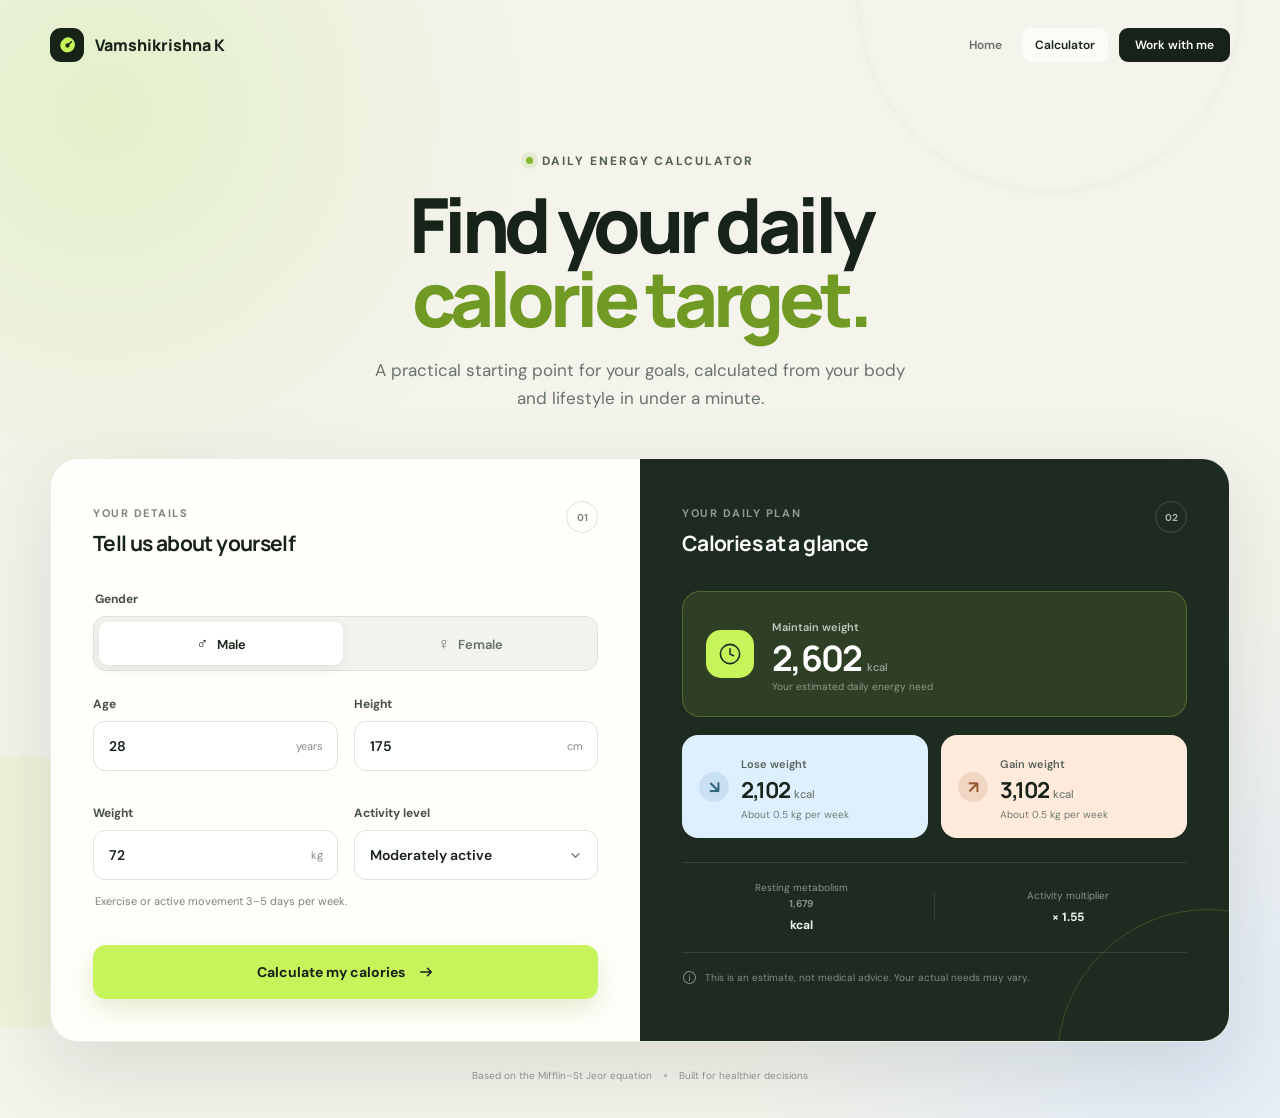
==== calculator.html @ dbcb4513 "1st version" ====
<!DOCTYPE html>
<html lang="en">
  <head>
    <meta charset="UTF-8" />
    <meta name="viewport" content="width=device-width, initial-scale=1.0" />
    <meta
      name="description"
      content="Estimate daily calories for maintaining, losing, or gaining weight."
    />
    <title>Calorie Calculator | Vamshikrishna K</title>
    <link rel="preconnect" href="https://fonts.googleapis.com" />
    <link rel="preconnect" href="https://fonts.gstatic.com" crossorigin />
    <link
      href="https://fonts.googleapis.com/css2?family=DM+Sans:wght@400;500;600;700&family=Manrope:wght@700;800&display=swap"
      rel="stylesheet"
    />
    <link rel="stylesheet" href="styles.css" />
  </head>
  <body>
    <div class="ambient ambient-one" aria-hidden="true"></div>
    <div class="ambient ambient-two" aria-hidden="true"></div>

    <main class="page-shell">
      <header class="site-header">
        <a class="brand" href="index.html" aria-label="Vamshikrishna K home">
          <span class="brand-mark" aria-hidden="true">
            <svg viewBox="0 0 32 32" role="img">
              <path d="M16 4.5c5.1 0 9.5 3.8 10.2 8.8.8 5.3-2.5 10.5-7.6 11.9-4.4 1.2-9.2-.7-11.4-4.7-2.3-4.2-1.2-9.5 2.5-12.5A10 10 0 0 1 16 4.5Z" />
              <path class="needle" d="m16 16 5.5-5.2" />
              <circle class="needle" cx="16" cy="16" r="2" />
            </svg>
          </span>
          <span>Vamshikrishna K</span>
        </a>
        <nav class="main-nav" aria-label="Main navigation">
          <a href="index.html">Home</a>
          <a class="active" href="calculator.html" aria-current="page">Calculator</a>
          <a class="nav-cta" href="index.html#coaching">Work with me</a>
        </nav>
      </header>

      <section class="hero">
        <div class="eyebrow"><span></span> Daily energy calculator</div>
        <h1>Find your daily<br /><em>calorie target.</em></h1>
        <p>
          A practical starting point for your goals, calculated from your body
          and lifestyle in under a minute.
        </p>
      </section>

      <section class="calculator" aria-label="Daily calorie calculator">
        <form class="form-panel" id="calorie-form" novalidate>
          <div class="panel-heading">
            <div>
              <span class="step-label">Your details</span>
              <h2>Tell us about yourself</h2>
            </div>
            <span class="step-count">01</span>
          </div>

          <fieldset class="field-group">
            <legend>Gender</legend>
            <div class="segmented-control">
              <input type="radio" id="male" name="gender" value="male" checked />
              <label for="male">
                <span aria-hidden="true">♂</span> Male
              </label>
              <input type="radio" id="female" name="gender" value="female" />
              <label for="female">
                <span aria-hidden="true">♀</span> Female
              </label>
            </div>
          </fieldset>

          <div class="input-grid">
            <label class="input-wrap" for="age">
              <span>Age</span>
              <span class="input-shell">
                <input id="age" name="age" type="number" min="15" max="100" value="28" required />
                <small>years</small>
              </span>
              <span class="error" id="age-error"></span>
            </label>

            <label class="input-wrap" for="height">
              <span>Height</span>
              <span class="input-shell">
                <input id="height" name="height" type="number" min="120" max="230" value="175" required />
                <small>cm</small>
              </span>
              <span class="error" id="height-error"></span>
            </label>

            <label class="input-wrap" for="weight">
              <span>Weight</span>
              <span class="input-shell">
                <input id="weight" name="weight" type="number" min="35" max="300" step="0.1" value="72" required />
                <small>kg</small>
              </span>
              <span class="error" id="weight-error"></span>
            </label>

            <label class="input-wrap" for="activity">
              <span>Activity level</span>
              <span class="select-shell">
                <select id="activity" name="activity">
                  <option value="1.2">Sedentary</option>
                  <option value="1.375">Lightly active</option>
                  <option value="1.55" selected>Moderately active</option>
                  <option value="1.725">Very active</option>
                  <option value="1.9">Extra active</option>
                </select>
                <svg viewBox="0 0 20 20" aria-hidden="true"><path d="m6 8 4 4 4-4" /></svg>
              </span>
            </label>
          </div>

          <p class="activity-hint" id="activity-hint">
            Exercise or active movement 3–5 days per week.
          </p>

          <button class="calculate-button" type="submit">
            Calculate my calories
            <svg viewBox="0 0 24 24" aria-hidden="true"><path d="M5 12h14M14 7l5 5-5 5" /></svg>
          </button>
        </form>

        <section class="results-panel" id="results" aria-live="polite">
          <div class="panel-heading results-heading">
            <div>
              <span class="step-label">Your daily plan</span>
              <h2>Calories at a glance</h2>
            </div>
            <span class="step-count">02</span>
          </div>

          <article class="primary-result">
            <div class="result-icon" aria-hidden="true">
              <svg viewBox="0 0 32 32">
                <path d="M16 27c6.1 0 11-4.9 11-11S22.1 5 16 5 5 9.9 5 16s4.9 11 11 11Z" />
                <path d="M16 10v6l4 2" />
              </svg>
            </div>
            <div class="primary-copy">
              <span>Maintain weight</span>
              <strong><span id="maintain-calories">2,600</span> <small>kcal</small></strong>
              <p>Your estimated daily energy need</p>
            </div>
          </article>

          <div class="goal-grid">
            <article class="goal-card lose-card">
              <span class="goal-icon" aria-hidden="true">↘</span>
              <div>
                <span>Lose weight</span>
                <strong><span id="lose-calories">2,100</span> <small>kcal</small></strong>
                <p>About 0.5 kg per week</p>
              </div>
            </article>
            <article class="goal-card gain-card">
              <span class="goal-icon" aria-hidden="true">↗</span>
              <div>
                <span>Gain weight</span>
                <strong><span id="gain-calories">3,100</span> <small>kcal</small></strong>
                <p>About 0.5 kg per week</p>
              </div>
            </article>
          </div>

          <div class="result-meta">
            <div>
              <span>Resting metabolism</span>
              <strong><span id="bmr-value">1,677</span> kcal</strong>
            </div>
            <span class="meta-divider"></span>
            <div>
              <span>Activity multiplier</span>
              <strong id="activity-value">× 1.55</strong>
            </div>
          </div>

          <p class="disclaimer">
            <svg viewBox="0 0 20 20" aria-hidden="true"><circle cx="10" cy="10" r="8" /><path d="M10 9v5M10 6.5v.1" /></svg>
            This is an estimate, not medical advice. Your actual needs may vary.
          </p>
        </section>
      </section>

      <footer>
        <span>Based on the Mifflin–St Jeor equation</span>
        <span class="footer-dot"></span>
        <span>Built for healthier decisions</span>
      </footer>
    </main>

    <script src="script.js"></script>
  </body>
</html>
---- styles.css ----
:root {
  --ink: #172218;
  --muted: #69736b;
  --cream: #f4f3ec;
  --paper: #fffefa;
  --lime: #c7f45b;
  --lime-dark: #315b2e;
  --line: #dfe2d9;
  --blue: #def0ff;
  --blue-ink: #2f647c;
  --peach: #ffeadb;
  --peach-ink: #985631;
  --shadow: 0 28px 80px rgba(45, 55, 40, 0.13);
}

* {
  box-sizing: border-box;
}

html {
  scroll-behavior: smooth;
}

body {
  min-height: 100vh;
  margin: 0;
  overflow-x: hidden;
  color: var(--ink);
  background:
    radial-gradient(circle at 8% 10%, rgba(214, 239, 174, 0.55), transparent 26rem),
    radial-gradient(circle at 93% 93%, rgba(214, 232, 255, 0.62), transparent 28rem),
    var(--cream);
  font-family: "DM Sans", sans-serif;
  -webkit-font-smoothing: antialiased;
}

button,
input,
select {
  font: inherit;
}

.ambient {
  position: fixed;
  z-index: -1;
  border-radius: 999px;
  filter: blur(2px);
  pointer-events: none;
}

.ambient-one {
  width: 24rem;
  height: 24rem;
  top: -12rem;
  right: 3%;
  border: 1px solid rgba(49, 91, 46, 0.1);
}

.ambient-two {
  width: 17rem;
  height: 17rem;
  bottom: -8rem;
  left: -7rem;
  background: rgba(199, 244, 91, 0.12);
}

.page-shell {
  width: min(1180px, calc(100% - 40px));
  margin: 0 auto;
}

.site-header {
  display: flex;
  align-items: center;
  justify-content: space-between;
  padding: 28px 0;
}

.brand {
  display: inline-flex;
  gap: 11px;
  align-items: center;
  color: var(--ink);
  font-family: "Manrope", sans-serif;
  font-size: 16px;
  font-weight: 800;
  text-decoration: none;
}

.brand-mark {
  display: grid;
  width: 34px;
  height: 34px;
  place-items: center;
  border-radius: 11px;
  background: var(--ink);
}

.brand-mark svg {
  width: 23px;
  fill: var(--lime);
}

.brand-mark .needle {
  fill: none;
  stroke: var(--ink);
  stroke-linecap: round;
  stroke-width: 2;
}

.header-note {
  color: var(--muted);
  font-size: 13px;
}

.hero {
  max-width: 740px;
  margin: 58px auto 46px;
  text-align: center;
}

.eyebrow {
  display: inline-flex;
  gap: 9px;
  align-items: center;
  color: #536052;
  font-size: 12px;
  font-weight: 700;
  letter-spacing: 0.16em;
  text-transform: uppercase;
}

.eyebrow span {
  width: 7px;
  height: 7px;
  border-radius: 50%;
  background: #87b82a;
  box-shadow: 0 0 0 5px rgba(135, 184, 42, 0.13);
}

.hero h1 {
  margin: 18px 0 20px;
  font-family: "Manrope", sans-serif;
  font-size: clamp(46px, 6.2vw, 76px);
  font-weight: 800;
  letter-spacing: -0.065em;
  line-height: 0.98;
}

.hero h1 em {
  color: #719a25;
  font-style: normal;
}

.hero p {
  max-width: 560px;
  margin: 0 auto;
  color: var(--muted);
  font-size: 17px;
  line-height: 1.65;
}

.calculator {
  display: grid;
  width: 100%;
  max-width: 100%;
  grid-template-columns: 1fr 1fr;
  overflow: hidden;
  border: 1px solid rgba(26, 40, 29, 0.08);
  border-radius: 28px;
  background: var(--paper);
  box-shadow: var(--shadow);
}

.form-panel,
.results-panel {
  min-width: 0;
  padding: 42px;
}

.results-panel {
  position: relative;
  background: #1e2b20;
  color: white;
}

.results-panel::after {
  position: absolute;
  width: 300px;
  height: 300px;
  right: -130px;
  bottom: -170px;
  border: 1px solid rgba(199, 244, 91, 0.18);
  border-radius: 50%;
  content: "";
}

.panel-heading {
  display: flex;
  align-items: flex-start;
  justify-content: space-between;
  margin-bottom: 34px;
}

.step-label {
  color: #7d877e;
  font-size: 11px;
  font-weight: 700;
  letter-spacing: 0.14em;
  text-transform: uppercase;
}

.panel-heading h2 {
  margin: 7px 0 0;
  font-family: "Manrope", sans-serif;
  font-size: 21px;
  letter-spacing: -0.03em;
}

.step-count {
  display: grid;
  width: 32px;
  height: 32px;
  place-items: center;
  border: 1px solid var(--line);
  border-radius: 50%;
  color: #7c867e;
  font-size: 10px;
  font-weight: 700;
}

.results-heading .step-label {
  color: #8f9c90;
}

.results-heading .step-count {
  border-color: rgba(255, 255, 255, 0.17);
  color: #aab5ab;
}

.field-group {
  margin: 0 0 25px;
  padding: 0;
  border: 0;
}

.field-group legend,
.input-wrap > span:first-child {
  display: block;
  margin-bottom: 9px;
  color: #485149;
  font-size: 12px;
  font-weight: 700;
}

.segmented-control {
  display: grid;
  grid-template-columns: 1fr 1fr;
  gap: 5px;
  padding: 5px;
  border: 1px solid var(--line);
  border-radius: 13px;
  background: #f2f3ed;
}

.segmented-control input {
  position: absolute;
  opacity: 0;
  pointer-events: none;
}

.segmented-control label {
  padding: 11px;
  border-radius: 9px;
  color: #667068;
  cursor: pointer;
  font-size: 13px;
  font-weight: 600;
  text-align: center;
  transition: 180ms ease;
}

.segmented-control label span {
  margin-right: 5px;
  font-size: 16px;
}

.segmented-control input:checked + label {
  color: var(--ink);
  background: white;
  box-shadow: 0 3px 12px rgba(49, 61, 50, 0.09);
}

.segmented-control input:focus-visible + label {
  outline: 3px solid rgba(113, 154, 37, 0.32);
}

.input-grid {
  display: grid;
  grid-template-columns: 1fr 1fr;
  gap: 20px 16px;
}

.input-wrap {
  min-width: 0;
}

.input-shell,
.select-shell {
  position: relative;
  display: flex;
  align-items: center;
}

.input-shell input,
.select-shell select {
  width: 100%;
  height: 50px;
  border: 1px solid var(--line);
  border-radius: 12px;
  outline: none;
  color: var(--ink);
  background: white;
  font-size: 14px;
  font-weight: 600;
  transition: border-color 160ms ease, box-shadow 160ms ease;
}

.input-shell input {
  padding: 0 60px 0 15px;
}

.select-shell select {
  padding: 0 40px 0 15px;
  appearance: none;
}

.input-shell input:focus,
.select-shell select:focus {
  border-color: #88ad42;
  box-shadow: 0 0 0 4px rgba(136, 173, 66, 0.12);
}

.input-shell input.invalid {
  border-color: #d56c5b;
  box-shadow: 0 0 0 4px rgba(213, 108, 91, 0.1);
}

.input-shell small {
  position: absolute;
  right: 15px;
  color: #858e86;
  font-size: 11px;
  pointer-events: none;
}

.select-shell svg {
  position: absolute;
  right: 14px;
  width: 17px;
  fill: none;
  stroke: #768078;
  stroke-linecap: round;
  stroke-linejoin: round;
  stroke-width: 1.8;
  pointer-events: none;
}

.error {
  display: block;
  min-height: 14px;
  padding: 4px 2px 0;
  color: #b84e3d;
  font-size: 10px;
}

.activity-hint {
  min-height: 34px;
  margin: 0 0 17px;
  padding: 0 2px;
  color: #7b847d;
  font-size: 11px;
  line-height: 1.45;
}

.calculate-button {
  display: flex;
  width: 100%;
  height: 54px;
  align-items: center;
  justify-content: center;
  gap: 12px;
  border: 0;
  border-radius: 13px;
  color: #172218;
  background: var(--lime);
  box-shadow: 0 10px 24px rgba(124, 161, 45, 0.2);
  cursor: pointer;
  font-size: 14px;
  font-weight: 700;
  transition: transform 160ms ease, background 160ms ease, box-shadow 160ms ease;
}

.calculate-button:hover {
  transform: translateY(-2px);
  background: #d3fa75;
  box-shadow: 0 14px 28px rgba(124, 161, 45, 0.25);
}

.calculate-button:active {
  transform: translateY(0);
}

.calculate-button svg {
  width: 18px;
  fill: none;
  stroke: currentColor;
  stroke-linecap: round;
  stroke-linejoin: round;
  stroke-width: 2;
}

.primary-result {
  display: flex;
  align-items: center;
  gap: 18px;
  margin-bottom: 18px;
  padding: 23px;
  border: 1px solid rgba(199, 244, 91, 0.23);
  border-radius: 18px;
  background: rgba(199, 244, 91, 0.1);
}

.result-icon {
  display: grid;
  width: 48px;
  height: 48px;
  flex: 0 0 auto;
  place-items: center;
  border-radius: 15px;
  background: var(--lime);
}

.result-icon svg {
  width: 28px;
  fill: none;
  stroke: #1e2b20;
  stroke-linecap: round;
  stroke-linejoin: round;
  stroke-width: 1.8;
}

.primary-copy > span,
.goal-card > div > span {
  color: #bec8bf;
  font-size: 11px;
  font-weight: 600;
}

.primary-copy strong {
  display: block;
  margin: 2px 0;
  font-family: "Manrope", sans-serif;
  font-size: 35px;
  letter-spacing: -0.05em;
  line-height: 1.15;
}

.primary-copy strong small,
.goal-card strong small {
  color: #9da99e;
  font-family: "DM Sans", sans-serif;
  font-size: 11px;
  font-weight: 500;
  letter-spacing: 0;
}

.primary-copy p,
.goal-card p {
  margin: 0;
  color: #8f9a90;
  font-size: 10px;
}

.goal-grid {
  display: grid;
  grid-template-columns: 1fr 1fr;
  gap: 13px;
}

.goal-card {
  display: flex;
  min-width: 0;
  align-items: center;
  gap: 12px;
  padding: 17px;
  border-radius: 16px;
  color: var(--ink);
}

.lose-card {
  background: var(--blue);
}

.gain-card {
  background: var(--peach);
}

.goal-icon {
  display: grid;
  width: 30px;
  height: 30px;
  flex: 0 0 auto;
  place-items: center;
  border-radius: 50%;
  font-size: 17px;
  font-weight: 700;
}

.lose-card .goal-icon {
  color: var(--blue-ink);
  background: rgba(75, 135, 161, 0.15);
}

.gain-card .goal-icon {
  color: var(--peach-ink);
  background: rgba(152, 86, 49, 0.13);
}

.goal-card > div > span {
  color: #56625b;
}

.goal-card strong {
  display: block;
  margin: 2px 0 3px;
  font-family: "Manrope", sans-serif;
  font-size: 22px;
  letter-spacing: -0.04em;
  white-space: nowrap;
}

.goal-card strong small,
.goal-card p {
  color: #6f7972;
}

.result-meta {
  display: grid;
  grid-template-columns: 1fr auto 1fr;
  align-items: center;
  margin-top: 24px;
  padding: 18px 4px;
  border-top: 1px solid rgba(255, 255, 255, 0.1);
  border-bottom: 1px solid rgba(255, 255, 255, 0.1);
}

.result-meta div {
  text-align: center;
}

.result-meta span {
  display: block;
  margin-bottom: 3px;
  color: #89948a;
  font-size: 10px;
}

.result-meta strong {
  color: #eef3ee;
  font-size: 12px;
}

.meta-divider {
  width: 1px;
  height: 28px;
  margin: 0 18px;
  background: rgba(255, 255, 255, 0.1);
}

.disclaimer {
  position: relative;
  z-index: 1;
  display: flex;
  gap: 8px;
  align-items: flex-start;
  margin: 17px 0 0;
  color: #818d82;
  font-size: 10px;
  line-height: 1.5;
}

.disclaimer svg {
  width: 15px;
  flex: 0 0 auto;
  fill: none;
  stroke: currentColor;
  stroke-linecap: round;
  stroke-width: 1.4;
}

.results-panel.is-updated .primary-result,
.results-panel.is-updated .goal-card {
  animation: result-pop 420ms ease both;
}

.results-panel.is-updated .goal-card:nth-child(1) {
  animation-delay: 50ms;
}

.results-panel.is-updated .goal-card:nth-child(2) {
  animation-delay: 100ms;
}

@keyframes result-pop {
  0% { transform: translateY(6px); opacity: 0.55; }
  100% { transform: translateY(0); opacity: 1; }
}

footer {
  display: flex;
  align-items: center;
  justify-content: center;
  gap: 12px;
  padding: 27px 0 36px;
  color: #899088;
  font-size: 10px;
}

.footer-dot {
  width: 3px;
  height: 3px;
  border-radius: 50%;
  background: #a3aaa3;
}

/* Shared navigation */
.main-nav {
  display: flex;
  align-items: center;
  gap: 7px;
}

.main-nav a {
  padding: 9px 13px;
  border-radius: 9px;
  color: #667068;
  font-size: 12px;
  font-weight: 600;
  text-decoration: none;
  transition: color 160ms ease, background 160ms ease;
}

.main-nav a:hover,
.main-nav a.active {
  color: var(--ink);
  background: rgba(255, 255, 255, 0.62);
}

.main-nav .nav-cta {
  margin-left: 4px;
  padding-inline: 16px;
  color: white;
  background: var(--ink);
}

.main-nav .nav-cta:hover {
  color: var(--ink);
  background: var(--lime);
}

/* Coaching homepage */
.home-page {
  background:
    radial-gradient(circle at 8% 12%, rgba(214, 239, 174, 0.58), transparent 28rem),
    radial-gradient(circle at 91% 7%, rgba(232, 240, 215, 0.8), transparent 24rem),
    var(--cream);
}

.coach-hero {
  display: grid;
  grid-template-columns: 1.02fr 0.98fr;
  gap: clamp(38px, 6vw, 88px);
  align-items: center;
  min-height: 650px;
  padding: 72px 0 82px;
}

.coach-hero-copy h1 {
  margin: 22px 0 24px;
  font-family: "Manrope", sans-serif;
  font-size: clamp(52px, 6vw, 82px);
  font-weight: 800;
  letter-spacing: -0.067em;
  line-height: 0.98;
}

.coach-hero-copy h1 em {
  color: #719a25;
  font-style: normal;
}

.coach-lead {
  max-width: 545px;
  margin: 0;
  color: var(--muted);
  font-size: 18px;
  line-height: 1.7;
}

.hero-actions {
  display: flex;
  flex-wrap: wrap;
  gap: 22px;
  align-items: center;
  margin-top: 34px;
}

.primary-link {
  display: inline-flex;
  min-height: 53px;
  align-items: center;
  justify-content: center;
  gap: 12px;
  padding: 0 23px;
  border-radius: 13px;
  color: var(--ink);
  background: var(--lime);
  box-shadow: 0 12px 27px rgba(124, 161, 45, 0.2);
  font-size: 13px;
  font-weight: 700;
  text-decoration: none;
  transition: transform 160ms ease, box-shadow 160ms ease;
}

.primary-link:hover {
  transform: translateY(-2px);
  box-shadow: 0 16px 30px rgba(124, 161, 45, 0.27);
}

.primary-link svg {
  width: 18px;
  fill: none;
  stroke: currentColor;
  stroke-linecap: round;
  stroke-linejoin: round;
  stroke-width: 2;
}

.text-link {
  color: var(--ink);
  font-size: 13px;
  font-weight: 700;
  text-decoration: none;
}

.text-link span {
  margin-left: 4px;
  color: #719a25;
}

.trust-row {
  display: flex;
  gap: 15px;
  align-items: center;
  margin-top: 42px;
}

.avatar-stack {
  display: flex;
}

.avatar-stack span {
  display: grid;
  width: 34px;
  height: 34px;
  place-items: center;
  margin-left: -7px;
  border: 2px solid var(--cream);
  border-radius: 50%;
  color: white;
  background: #506e40;
  font-size: 9px;
  font-weight: 700;
}

.avatar-stack span:first-child {
  margin-left: 0;
  background: #c07e55;
}

.avatar-stack span:last-child {
  background: #647988;
}

.stars {
  color: #7ca62d;
  font-size: 10px;
  letter-spacing: 2px;
}

.trust-row p {
  margin: 3px 0 0;
  color: #69736b;
  font-size: 10px;
}

.coach-visual {
  position: relative;
  min-height: 500px;
  overflow: hidden;
  border-radius: 38px;
  background:
    linear-gradient(145deg, rgba(255, 255, 255, 0.08), transparent 45%),
    #1e2b20;
  box-shadow: 0 30px 70px rgba(39, 55, 39, 0.2);
  isolation: isolate;
}

.coach-photo-wrap {
  background: #d9d8d4;
}

.coach-photo-wrap::before {
  display: none;
}

.coach-photo {
  display: block;
  width: 100%;
  height: 100%;
  object-fit: cover;
  object-position: center center;
}

.coach-visual::before {
  position: absolute;
  inset: 0;
  z-index: -1;
  opacity: 0.32;
  background-image: radial-gradient(rgba(199, 244, 91, 0.2) 1px, transparent 1px);
  background-size: 24px 24px;
  content: "";
}

.visual-orbit {
  position: absolute;
  z-index: -1;
  border: 1px solid rgba(199, 244, 91, 0.2);
  border-radius: 50%;
}

.orbit-one {
  width: 360px;
  height: 360px;
  top: -140px;
  right: -110px;
}

.orbit-two {
  width: 230px;
  height: 230px;
  bottom: -110px;
  left: -70px;
}

.coach-card-main {
  position: absolute;
  top: 93px;
  right: 58px;
  left: 58px;
  padding: 38px;
  border: 1px solid rgba(255, 255, 255, 0.12);
  border-radius: 24px;
  background: rgba(255, 255, 255, 0.07);
  box-shadow: 0 20px 40px rgba(0, 0, 0, 0.13);
  backdrop-filter: blur(16px);
}

.mini-label {
  color: #95a397;
  font-size: 10px;
  font-weight: 700;
  letter-spacing: 0.15em;
  text-transform: uppercase;
}

.coach-card-main > strong {
  display: block;
  margin: 12px 0 15px;
  color: white;
  font-family: "Manrope", sans-serif;
  font-size: clamp(35px, 4vw, 50px);
  letter-spacing: -0.055em;
  line-height: 1.02;
}

.coach-card-main > p {
  max-width: 330px;
  margin: 0;
  color: #aeb9af;
  font-size: 12px;
  line-height: 1.65;
}

.progress-steps {
  display: grid;
  grid-template-columns: repeat(4, 1fr);
  gap: 6px;
  margin-top: 27px;
}

.progress-steps span {
  height: 4px;
  border-radius: 4px;
  background: rgba(255, 255, 255, 0.15);
}

.progress-steps .complete {
  background: var(--lime);
}

.floating-card {
  position: absolute;
  z-index: 2;
  display: flex;
  gap: 10px;
  align-items: center;
  padding: 12px 15px;
  border-radius: 14px;
  background: var(--paper);
  box-shadow: 0 16px 35px rgba(7, 20, 9, 0.24);
}

.floating-card strong,
.floating-card small {
  display: block;
}

.floating-card strong {
  font-size: 11px;
}

.floating-card small {
  margin-top: 2px;
  color: #849086;
  font-size: 8px;
}

.habit-card {
  top: 52px;
  left: 25px;
  transform: rotate(-4deg);
}

.float-icon {
  display: grid;
  width: 27px;
  height: 27px;
  place-items: center;
  border-radius: 9px;
  background: var(--lime);
  font-weight: 800;
}

.balance-card {
  right: 24px;
  bottom: 52px;
  transform: rotate(3deg);
}

.balance-ring {
  display: grid;
  width: 30px;
  height: 30px;
  place-items: center;
  border: 5px solid #dce6d2;
  border-top-color: #83ad32;
  border-radius: 50%;
}

.balance-ring i {
  width: 5px;
  height: 5px;
  border-radius: 50%;
  background: var(--ink);
}

.visual-caption {
  position: absolute;
  bottom: 25px;
  left: 31px;
  color: #8e9b90;
  font-size: 9px;
}

.visual-caption strong {
  color: #cbd5cc;
}

.proof-strip {
  display: grid;
  grid-template-columns: repeat(4, 1fr);
  border-top: 1px solid rgba(49, 65, 51, 0.12);
  border-bottom: 1px solid rgba(49, 65, 51, 0.12);
}

.proof-strip div {
  display: flex;
  gap: 13px;
  align-items: center;
  padding: 24px 20px;
  border-right: 1px solid rgba(49, 65, 51, 0.12);
}

.proof-strip div:last-child {
  border-right: 0;
}

.proof-strip strong {
  color: #81a43e;
  font-size: 10px;
}

.proof-strip span {
  color: #4d584f;
  font-size: 11px;
  font-weight: 600;
}

.method-section {
  padding: 118px 0 110px;
}

.section-intro {
  display: grid;
  grid-template-columns: 1fr 1fr;
  column-gap: 50px;
  align-items: end;
  margin-bottom: 48px;
}

.section-intro .eyebrow {
  grid-column: 1 / -1;
  margin-bottom: 16px;
}

.section-intro h2 {
  margin: 0;
  font-family: "Manrope", sans-serif;
  font-size: clamp(35px, 4.4vw, 55px);
  letter-spacing: -0.055em;
  line-height: 1.05;
}

.section-intro > p {
  max-width: 470px;
  margin: 0 0 4px;
  color: var(--muted);
  font-size: 15px;
  line-height: 1.7;
}

.method-grid {
  display: grid;
  grid-template-columns: repeat(3, 1fr);
  gap: 15px;
}

.method-card {
  position: relative;
  min-height: 275px;
  padding: 30px;
  border: 1px solid rgba(33, 48, 35, 0.09);
  border-radius: 20px;
  background: rgba(255, 255, 255, 0.58);
}

.featured-method {
  background: #e8f5cd;
}

.method-number {
  position: absolute;
  top: 25px;
  right: 26px;
  color: #a1aaa2;
  font-size: 9px;
  font-weight: 700;
}

.method-icon {
  display: grid;
  width: 42px;
  height: 42px;
  place-items: center;
  border-radius: 13px;
  color: var(--lime);
  background: var(--ink);
  font-size: 19px;
}

.method-card h3 {
  margin: 34px 0 10px;
  font-family: "Manrope", sans-serif;
  font-size: 18px;
  letter-spacing: -0.03em;
}

.method-card p {
  margin: 0;
  color: #707971;
  font-size: 12px;
  line-height: 1.65;
}

.method-card a {
  display: inline-block;
  margin-top: 20px;
  color: #557620;
  font-size: 11px;
  font-weight: 700;
  text-decoration: none;
}

.method-card a span {
  margin-left: 5px;
}

.coaching-cta {
  display: flex;
  align-items: center;
  justify-content: space-between;
  gap: 35px;
  margin-bottom: 35px;
  padding: 55px;
  overflow: hidden;
  border-radius: 28px;
  color: white;
  background: var(--ink);
}

.coaching-cta h2 {
  margin: 10px 0 10px;
  font-family: "Manrope", sans-serif;
  font-size: clamp(28px, 4vw, 43px);
  letter-spacing: -0.05em;
}

.coaching-cta p {
  max-width: 570px;
  margin: 0;
  color: #9faa9f;
  font-size: 13px;
}

.light-button {
  flex: 0 0 auto;
}

.home-footer a {
  color: inherit;
  text-decoration: none;
}

@media (max-width: 860px) {
  .hero {
    margin-top: 38px;
  }

  .calculator {
    grid-template-columns: 1fr;
    max-width: 620px;
    margin: 0 auto;
  }

  .coach-hero {
    grid-template-columns: 1fr;
    padding-top: 55px;
  }

  .coach-hero-copy {
    max-width: 680px;
  }

  .coach-visual {
    min-height: 480px;
  }

  .proof-strip {
    grid-template-columns: 1fr 1fr;
  }

  .proof-strip div:nth-child(2) {
    border-right: 0;
  }

  .proof-strip div:nth-child(-n + 2) {
    border-bottom: 1px solid rgba(49, 65, 51, 0.12);
  }

  .section-intro {
    grid-template-columns: 1fr;
    gap: 20px;
  }

  .section-intro .eyebrow {
    grid-column: auto;
  }

  .method-grid {
    grid-template-columns: 1fr;
  }

  .method-card {
    min-height: auto;
  }

  .coaching-cta {
    align-items: flex-start;
    flex-direction: column;
  }
}

@media (max-width: 560px) {
  .page-shell {
    width: min(100% - 24px, 1180px);
  }

  .site-header {
    padding: 19px 2px;
  }

  .header-note {
    display: none;
  }

  .site-header {
    align-items: flex-start;
  }

  .brand > span:last-child {
    max-width: 95px;
    line-height: 1.1;
  }

  .main-nav {
    gap: 2px;
  }

  .main-nav a {
    padding: 9px 8px;
    font-size: 10px;
  }

  .main-nav .nav-cta {
    display: none;
  }

  .hero {
    margin: 38px auto 32px;
  }

  .hero h1 {
    font-size: clamp(38px, 11vw, 43px);
  }

  .hero p {
    font-size: 15px;
  }

  .form-panel,
  .results-panel {
    padding: 29px 22px;
  }

  .input-grid,
  .goal-grid {
    grid-template-columns: 1fr;
  }

  .activity-hint {
    min-height: auto;
    margin-top: -3px;
  }

  footer {
    flex-wrap: wrap;
  }

  .coach-hero {
    min-height: auto;
    padding: 50px 0 65px;
  }

  .coach-hero-copy h1 {
    font-size: clamp(43px, 13vw, 58px);
  }

  .coach-lead {
    font-size: 15px;
  }

  .hero-actions {
    align-items: stretch;
    flex-direction: column;
  }

  .text-link {
    text-align: center;
  }

  .coach-visual {
    min-height: 430px;
    border-radius: 26px;
  }

  .coach-card-main {
    top: 83px;
    right: 20px;
    left: 20px;
    padding: 28px;
  }

  .habit-card {
    top: 31px;
    left: 11px;
  }

  .balance-card {
    right: 10px;
    bottom: 40px;
  }

  .proof-strip {
    grid-template-columns: 1fr;
  }

  .proof-strip div {
    border-right: 0;
    border-bottom: 1px solid rgba(49, 65, 51, 0.12);
  }

  .proof-strip div:last-child {
    border-bottom: 0;
  }

  .method-section {
    padding: 85px 0 80px;
  }

  .coaching-cta {
    padding: 35px 27px;
  }

  .light-button {
    width: 100%;
  }
}

@media (prefers-reduced-motion: reduce) {
  *,
  *::before,
  *::after {
    scroll-behavior: auto !important;
    animation-duration: 0.01ms !important;
    animation-iteration-count: 1 !important;
    transition-duration: 0.01ms !important;
  }
}
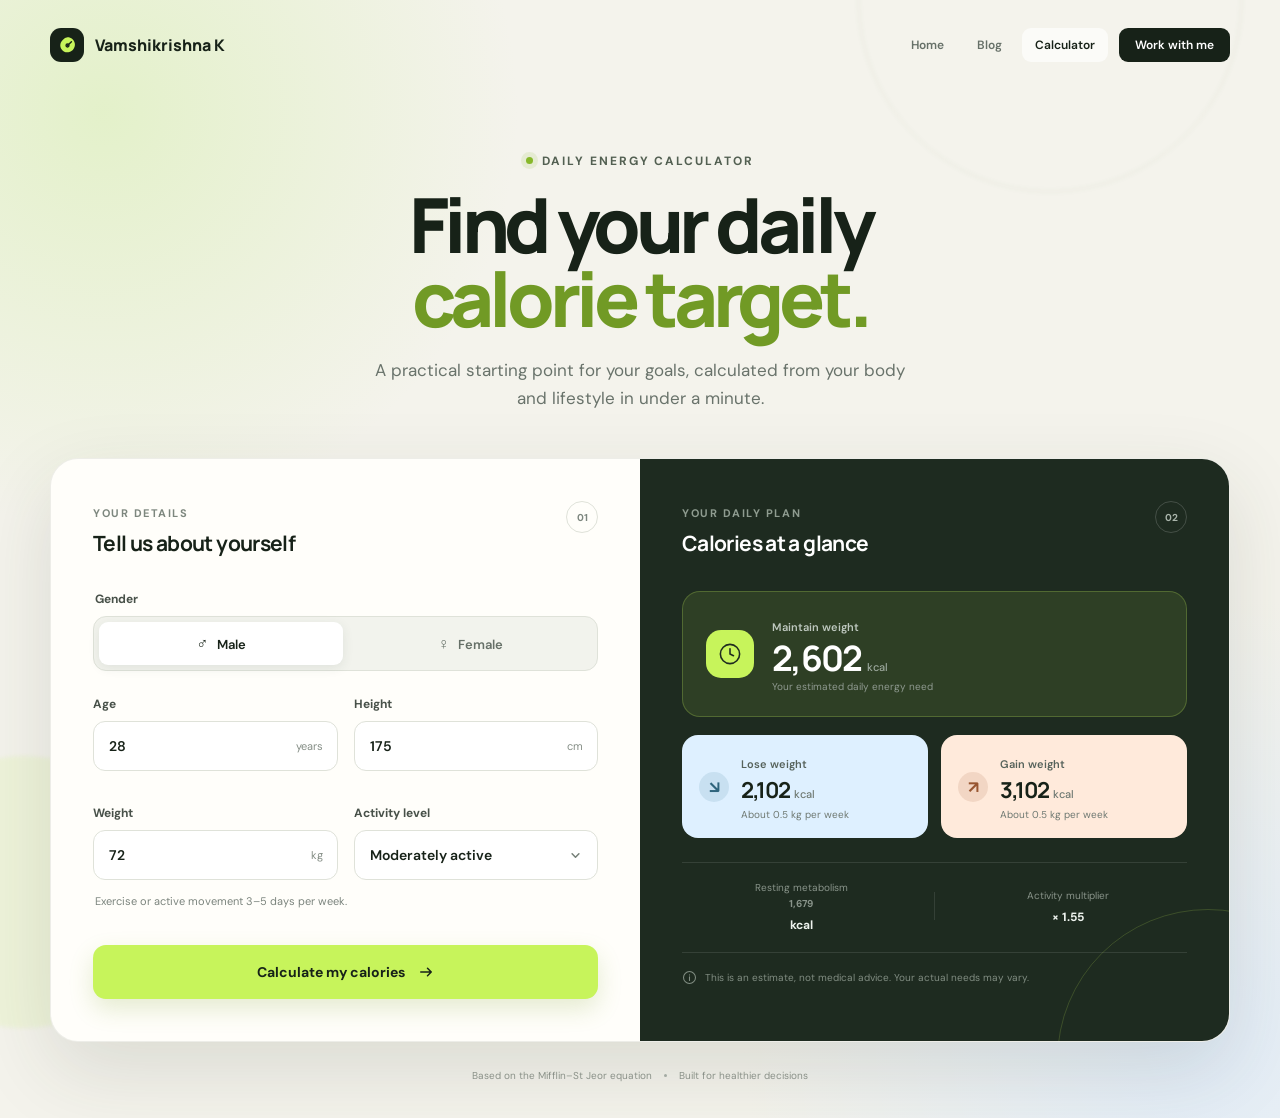
==== commit 42e59c13: "blog section" ====
--- a/calculator.html
+++ b/calculator.html
@@ -34,6 +34,7 @@
         </a>
         <nav class="main-nav" aria-label="Main navigation">
           <a href="index.html">Home</a>
+          <a href="blog.html">Blog</a>
           <a class="active" href="calculator.html" aria-current="page">Calculator</a>
           <a class="nav-cta" href="index.html#coaching">Work with me</a>
         </nav>
--- a/styles.css
+++ b/styles.css
@@ -1127,6 +1127,127 @@
   margin-left: 5px;
 }
 
+.testimonials-section {
+  padding: 0 0 110px;
+}
+
+.testimonials-heading {
+  display: grid;
+  grid-template-columns: 1.15fr 0.85fr;
+  gap: 50px;
+  align-items: end;
+  margin-bottom: 45px;
+}
+
+.testimonials-heading h2 {
+  margin: 16px 0 0;
+  font-family: "Manrope", sans-serif;
+  font-size: clamp(38px, 4.5vw, 56px);
+  letter-spacing: -0.055em;
+  line-height: 1.04;
+}
+
+.testimonials-heading > p {
+  max-width: 450px;
+  margin: 0 0 4px;
+  color: var(--muted);
+  font-size: 14px;
+  line-height: 1.75;
+}
+
+.testimonials-grid {
+  display: grid;
+  grid-template-columns: repeat(3, 1fr);
+  gap: 15px;
+}
+
+.testimonial-card {
+  display: flex;
+  min-height: 285px;
+  flex-direction: column;
+  padding: 30px;
+  border: 1px solid rgba(33, 48, 35, 0.09);
+  border-radius: 20px;
+  background: rgba(255, 255, 255, 0.62);
+}
+
+.testimonial-image {
+  display: block;
+  width: 100%;
+  aspect-ratio: 1.55 / 1;
+  margin-bottom: 23px;
+  border-radius: 14px;
+  object-fit: cover;
+  object-position: center 34%;
+}
+
+.featured-testimonial {
+  color: white;
+  background: var(--ink);
+}
+
+.testimonial-stars {
+  color: #80a832;
+  font-size: 10px;
+  letter-spacing: 3px;
+}
+
+.testimonial-card blockquote {
+  margin: 23px 0 35px;
+  color: #455047;
+  font-family: "Manrope", sans-serif;
+  font-size: 15px;
+  font-weight: 700;
+  line-height: 1.62;
+}
+
+.featured-testimonial blockquote {
+  color: #eef3ee;
+}
+
+.testimonial-person {
+  display: flex;
+  gap: 11px;
+  align-items: center;
+  margin-top: auto;
+}
+
+.testimonial-avatar {
+  display: grid;
+  width: 36px;
+  height: 36px;
+  place-items: center;
+  border-radius: 50%;
+  color: white;
+  background: #7c905f;
+  font-size: 9px;
+  font-weight: 700;
+}
+
+.testimonial-card:nth-child(2) .testimonial-avatar {
+  color: var(--ink);
+  background: var(--lime);
+}
+
+.testimonial-card:nth-child(3) .testimonial-avatar {
+  background: #788c99;
+}
+
+.testimonial-person strong,
+.testimonial-person small {
+  display: block;
+}
+
+.testimonial-person strong {
+  font-size: 11px;
+}
+
+.testimonial-person small {
+  margin-top: 2px;
+  color: #879188;
+  font-size: 8px;
+}
+
 .coaching-cta {
   display: flex;
   align-items: center;
@@ -1163,6 +1284,598 @@
   text-decoration: none;
 }
 
+/* Blog index */
+.blog-page,
+.article-page {
+  background:
+    radial-gradient(circle at 88% 8%, rgba(214, 239, 174, 0.62), transparent 27rem),
+    radial-gradient(circle at 4% 78%, rgba(220, 235, 255, 0.46), transparent 24rem),
+    var(--cream);
+}
+
+.blog-hero {
+  max-width: 790px;
+  margin: 0 auto;
+  padding: 88px 0 72px;
+  text-align: center;
+}
+
+.blog-hero h1 {
+  margin: 19px 0 22px;
+  font-family: "Manrope", sans-serif;
+  font-size: clamp(50px, 6.4vw, 78px);
+  letter-spacing: -0.065em;
+  line-height: 0.99;
+}
+
+.blog-hero h1 em {
+  color: #719a25;
+  font-style: normal;
+}
+
+.blog-hero > p {
+  max-width: 610px;
+  margin: 0 auto;
+  color: var(--muted);
+  font-size: 16px;
+  line-height: 1.7;
+}
+
+.featured-post {
+  display: grid;
+  grid-template-columns: 1fr 1fr;
+  min-height: 470px;
+  overflow: hidden;
+  border: 1px solid rgba(33, 48, 35, 0.08);
+  border-radius: 27px;
+  background: var(--paper);
+  box-shadow: 0 26px 65px rgba(45, 55, 40, 0.11);
+}
+
+.featured-post-art,
+.article-art {
+  position: relative;
+  min-height: 430px;
+  overflow: hidden;
+  color: white;
+  background: #1d2b20;
+  isolation: isolate;
+}
+
+.art-deficit::before {
+  position: absolute;
+  inset: 0;
+  z-index: -1;
+  opacity: 0.34;
+  background-image: radial-gradient(rgba(199, 244, 91, 0.35) 1px, transparent 1px);
+  background-size: 24px 24px;
+  content: "";
+}
+
+.art-number {
+  position: absolute;
+  top: 28px;
+  left: 30px;
+  z-index: 2;
+  color: rgba(255, 255, 255, 0.55);
+  font-size: 10px;
+  font-weight: 700;
+  letter-spacing: 0.14em;
+}
+
+.featured-post-art > strong,
+.article-art > strong {
+  position: absolute;
+  z-index: 2;
+  right: 35px;
+  bottom: 30px;
+  font-family: "Manrope", sans-serif;
+  font-size: clamp(48px, 6vw, 74px);
+  letter-spacing: -0.08em;
+  line-height: 0.75;
+  text-align: right;
+}
+
+.art-ring {
+  position: absolute;
+  border: 1px solid rgba(199, 244, 91, 0.32);
+  border-radius: 50%;
+}
+
+.ring-a {
+  width: 330px;
+  height: 330px;
+  top: 45px;
+  left: 54px;
+}
+
+.ring-b {
+  width: 190px;
+  height: 190px;
+  top: 115px;
+  left: 124px;
+  background: rgba(199, 244, 91, 0.1);
+}
+
+.featured-post-copy {
+  display: flex;
+  align-items: flex-start;
+  justify-content: center;
+  flex-direction: column;
+  padding: 48px;
+}
+
+.post-category {
+  display: inline-block;
+  color: #769e2b;
+  font-size: 10px;
+  font-weight: 700;
+  letter-spacing: 0.13em;
+  text-transform: uppercase;
+}
+
+.featured-post-copy h2 {
+  margin: 15px 0 17px;
+  font-family: "Manrope", sans-serif;
+  font-size: clamp(29px, 3.2vw, 42px);
+  letter-spacing: -0.052em;
+  line-height: 1.09;
+}
+
+.featured-post-copy > p {
+  margin: 0;
+  color: var(--muted);
+  font-size: 13px;
+  line-height: 1.7;
+}
+
+.post-meta {
+  display: flex;
+  gap: 16px;
+  margin: 22px 0 27px;
+  color: #8a938c;
+  font-size: 9px;
+}
+
+.post-meta span + span::before {
+  margin-right: 16px;
+  color: #b1b7b2;
+  content: "•";
+}
+
+.latest-posts {
+  padding: 112px 0;
+}
+
+.blog-section-heading {
+  display: flex;
+  align-items: flex-end;
+  justify-content: space-between;
+  gap: 30px;
+  margin-bottom: 36px;
+}
+
+.blog-section-heading h2 {
+  margin: 10px 0 0;
+  font-family: "Manrope", sans-serif;
+  font-size: 39px;
+  letter-spacing: -0.05em;
+}
+
+.blog-section-heading > span {
+  margin-bottom: 7px;
+  color: var(--muted);
+  font-size: 11px;
+}
+
+.blog-grid {
+  display: grid;
+  grid-template-columns: 1fr 1fr;
+  gap: 17px;
+}
+
+.blog-card {
+  overflow: hidden;
+  border: 1px solid rgba(33, 48, 35, 0.08);
+  border-radius: 22px;
+  background: rgba(255, 255, 255, 0.65);
+}
+
+.blog-card-art {
+  position: relative;
+  display: block;
+  height: 260px;
+  overflow: hidden;
+  text-decoration: none;
+}
+
+.blog-card-art > span {
+  position: absolute;
+  top: 24px;
+  left: 25px;
+  z-index: 2;
+  color: rgba(255, 255, 255, 0.68);
+  font-size: 10px;
+  font-weight: 700;
+}
+
+.art-habits {
+  background: #405a43;
+}
+
+.art-habits > i {
+  position: absolute;
+  width: 170px;
+  height: 170px;
+  border: 25px solid rgba(199, 244, 91, 0.82);
+  border-radius: 50%;
+}
+
+.art-habits > i:nth-of-type(1) { top: 46px; left: 18%; }
+.art-habits > i:nth-of-type(2) { top: 46px; left: 38%; opacity: 0.65; }
+.art-habits > i:nth-of-type(3) { top: 46px; left: 58%; opacity: 0.35; }
+
+.art-plate {
+  background: #dceac1;
+}
+
+.art-plate > span {
+  color: rgba(30, 43, 32, 0.55);
+}
+
+.plate-graphic {
+  position: absolute;
+  top: 50%;
+  left: 50%;
+  width: 170px;
+  height: 170px;
+  overflow: hidden;
+  border: 12px solid white;
+  border-radius: 50%;
+  background: #9ecc4d;
+  box-shadow: 0 18px 35px rgba(54, 76, 45, 0.18);
+  transform: translate(-50%, -50%);
+}
+
+.plate-graphic i {
+  position: absolute;
+  background: #f3c58e;
+}
+
+.plate-graphic i:nth-child(1) { width: 50%; height: 100%; right: 0; }
+.plate-graphic i:nth-child(2) { width: 50%; height: 50%; left: 0; bottom: 0; background: #aacbe0; }
+.plate-graphic i:nth-child(3) { width: 2px; height: 100%; left: 50%; background: white; }
+
+.blog-card-copy {
+  padding: 30px;
+}
+
+.blog-card h3 {
+  margin: 12px 0 12px;
+  font-family: "Manrope", sans-serif;
+  font-size: 22px;
+  letter-spacing: -0.04em;
+  line-height: 1.2;
+}
+
+.blog-card h3 a {
+  color: inherit;
+  text-decoration: none;
+}
+
+.blog-card-copy > p {
+  margin: 0;
+  color: var(--muted);
+  font-size: 12px;
+  line-height: 1.7;
+}
+
+.post-card-footer {
+  display: flex;
+  align-items: center;
+  justify-content: space-between;
+  margin-top: 27px;
+  padding-top: 18px;
+  border-top: 1px solid rgba(33, 48, 35, 0.1);
+}
+
+.post-card-footer > span {
+  color: #8a938c;
+  font-size: 9px;
+}
+
+.post-card-footer a {
+  display: grid;
+  width: 29px;
+  height: 29px;
+  place-items: center;
+  border-radius: 50%;
+  color: var(--lime);
+  background: var(--ink);
+  text-decoration: none;
+}
+
+.blog-cta {
+  display: grid;
+  grid-template-columns: 1.1fr 0.8fr auto;
+  gap: 34px;
+  align-items: center;
+  margin-bottom: 35px;
+  padding: 46px 50px;
+  border-radius: 26px;
+  color: white;
+  background: var(--ink);
+}
+
+.blog-cta h2 {
+  margin: 9px 0 0;
+  font-family: "Manrope", sans-serif;
+  font-size: clamp(25px, 3vw, 37px);
+  letter-spacing: -0.05em;
+}
+
+.blog-cta > p {
+  margin: 0;
+  color: #9faa9f;
+  font-size: 12px;
+  line-height: 1.65;
+}
+
+/* Individual articles */
+.article-shell {
+  padding: 76px 0 0;
+}
+
+.article-header {
+  max-width: 850px;
+  margin: 0 auto 55px;
+  text-align: center;
+}
+
+.back-link {
+  display: inline-block;
+  margin-bottom: 35px;
+  color: #667068;
+  font-size: 11px;
+  font-weight: 700;
+  text-decoration: none;
+}
+
+.article-header h1 {
+  margin: 16px 0 23px;
+  font-family: "Manrope", sans-serif;
+  font-size: clamp(45px, 6vw, 72px);
+  letter-spacing: -0.065em;
+  line-height: 1.02;
+}
+
+.article-deck {
+  max-width: 690px;
+  margin: 0 auto;
+  color: var(--muted);
+  font-size: 16px;
+  line-height: 1.72;
+}
+
+.article-byline {
+  display: inline-flex;
+  gap: 10px;
+  align-items: center;
+  margin-top: 28px;
+  text-align: left;
+}
+
+.byline-avatar {
+  display: grid;
+  width: 36px;
+  height: 36px;
+  place-items: center;
+  border-radius: 50%;
+  color: var(--lime);
+  background: var(--ink);
+  font-size: 9px;
+  font-weight: 700;
+}
+
+.article-byline strong,
+.article-byline small {
+  display: block;
+}
+
+.article-byline strong { font-size: 10px; }
+.article-byline small { margin-top: 2px; color: #8c958e; font-size: 8px; }
+
+.article-art {
+  min-height: 500px;
+  border-radius: 28px;
+}
+
+.article-art > strong {
+  right: 55px;
+  bottom: 45px;
+  font-size: clamp(64px, 9vw, 110px);
+}
+
+.article-habit-art {
+  background: #405a43;
+}
+
+.article-habit-art > div {
+  position: absolute;
+  top: 50%;
+  left: 43%;
+  display: flex;
+  transform: translate(-50%, -50%);
+}
+
+.article-habit-art i {
+  display: block;
+  width: 220px;
+  height: 220px;
+  margin-left: -75px;
+  border: 33px solid rgba(199, 244, 91, 0.78);
+  border-radius: 50%;
+}
+
+.article-habit-art i:nth-child(2) { opacity: 0.58; }
+.article-habit-art i:nth-child(3) { opacity: 0.32; }
+
+.article-plate-art {
+  background: #dceac1;
+}
+
+.article-plate-art .plate-graphic {
+  left: 36%;
+  width: 270px;
+  height: 270px;
+  border-width: 18px;
+}
+
+.article-plate-art > strong,
+.article-plate-art .art-number {
+  color: var(--ink);
+}
+
+.article-layout {
+  display: grid;
+  grid-template-columns: 220px minmax(0, 700px);
+  gap: 80px;
+  justify-content: center;
+  padding: 90px 0 105px;
+}
+
+.article-aside {
+  position: sticky;
+  top: 25px;
+  align-self: start;
+  padding: 20px 0;
+  border-top: 1px solid rgba(33, 48, 35, 0.14);
+  border-bottom: 1px solid rgba(33, 48, 35, 0.14);
+}
+
+.article-aside span,
+.article-aside a {
+  display: block;
+}
+
+.article-aside span {
+  margin-bottom: 14px;
+  color: #869087;
+  font-size: 9px;
+  font-weight: 700;
+  letter-spacing: 0.12em;
+  text-transform: uppercase;
+}
+
+.article-aside a {
+  padding: 7px 0;
+  color: #59635b;
+  font-size: 10px;
+  text-decoration: none;
+}
+
+.article-content {
+  color: #455047;
+  font-size: 16px;
+  line-height: 1.83;
+}
+
+.article-content p {
+  margin: 0 0 25px;
+}
+
+.article-content .article-lead {
+  color: var(--ink);
+  font-family: "Manrope", sans-serif;
+  font-size: 21px;
+  font-weight: 700;
+  letter-spacing: -0.025em;
+  line-height: 1.55;
+}
+
+.article-content h2 {
+  margin: 52px 0 18px;
+  color: var(--ink);
+  font-family: "Manrope", sans-serif;
+  font-size: 30px;
+  letter-spacing: -0.045em;
+  line-height: 1.2;
+  scroll-margin-top: 25px;
+}
+
+.article-content ul {
+  margin: 0 0 28px;
+  padding-left: 20px;
+}
+
+.article-content li {
+  margin-bottom: 8px;
+  padding-left: 4px;
+}
+
+.article-callout {
+  margin: 40px 0;
+  padding: 28px 30px;
+  border-left: 4px solid #8bb43b;
+  border-radius: 0 15px 15px 0;
+  background: #eaf5d5;
+}
+
+.article-callout strong {
+  display: block;
+  margin-bottom: 7px;
+  color: var(--ink);
+  font-family: "Manrope", sans-serif;
+  font-size: 14px;
+}
+
+.article-callout p {
+  margin: 0;
+  font-size: 13px;
+  line-height: 1.7;
+}
+
+.article-sources {
+  display: flex;
+  flex-wrap: wrap;
+  gap: 8px 18px;
+  margin-top: 55px;
+  padding-top: 22px;
+  border-top: 1px solid rgba(33, 48, 35, 0.13);
+  font-size: 10px;
+}
+
+.article-sources strong {
+  flex: 0 0 100%;
+  color: #818b83;
+  font-size: 9px;
+  letter-spacing: 0.12em;
+  text-transform: uppercase;
+}
+
+.article-sources a {
+  color: #5f8128;
+  font-weight: 700;
+}
+
+.article-next {
+  display: flex;
+  align-items: center;
+  justify-content: space-between;
+  gap: 30px;
+  margin-bottom: 35px;
+  padding: 35px 40px;
+  border-radius: 20px;
+  color: white;
+  background: var(--ink);
+}
+
+.article-next span,
+.article-next strong { display: block; }
+.article-next span { margin-bottom: 6px; color: #8e9a90; font-size: 9px; text-transform: uppercase; letter-spacing: 0.12em; }
+.article-next strong { font-family: "Manrope", sans-serif; font-size: 18px; }
+.article-next > a { color: var(--lime); font-size: 12px; font-weight: 700; text-decoration: none; }
+
 @media (max-width: 860px) {
   .hero {
     margin-top: 38px;
@@ -1216,9 +1929,44 @@
     min-height: auto;
   }
 
+  .testimonials-heading {
+    grid-template-columns: 1fr;
+    gap: 20px;
+  }
+
+  .testimonials-grid {
+    grid-template-columns: 1fr;
+  }
+
+  .testimonial-card {
+    min-height: 235px;
+  }
+
   .coaching-cta {
     align-items: flex-start;
     flex-direction: column;
+  }
+
+  .featured-post {
+    grid-template-columns: 1fr;
+  }
+
+  .featured-post-art {
+    min-height: 370px;
+  }
+
+  .blog-cta {
+    grid-template-columns: 1fr;
+  }
+
+  .article-layout {
+    grid-template-columns: 1fr;
+    gap: 35px;
+  }
+
+  .article-aside {
+    position: static;
+    display: none;
   }
 }
 
@@ -1349,12 +2097,125 @@
     padding: 85px 0 80px;
   }
 
+  .testimonials-section {
+    padding-bottom: 80px;
+  }
+
   .coaching-cta {
     padding: 35px 27px;
   }
 
   .light-button {
     width: 100%;
+  }
+
+  .blog-hero {
+    padding: 58px 0 48px;
+  }
+
+  .blog-hero h1 {
+    font-size: clamp(43px, 13vw, 58px);
+  }
+
+  .featured-post-art {
+    min-height: 315px;
+  }
+
+  .featured-post-copy {
+    padding: 31px 25px;
+  }
+
+  .latest-posts {
+    padding: 80px 0;
+  }
+
+  .blog-section-heading {
+    align-items: flex-start;
+    flex-direction: column;
+    gap: 10px;
+  }
+
+  .blog-grid {
+    grid-template-columns: 1fr;
+  }
+
+  .blog-card-art {
+    height: 225px;
+  }
+
+  .blog-cta {
+    padding: 34px 27px;
+  }
+
+  .blog-cta .primary-link {
+    width: 100%;
+  }
+
+  .article-shell {
+    padding-top: 54px;
+  }
+
+  .article-header {
+    margin-bottom: 40px;
+  }
+
+  .article-header h1 {
+    font-size: clamp(39px, 11.5vw, 53px);
+  }
+
+  .article-deck {
+    font-size: 14px;
+  }
+
+  .article-art {
+    min-height: 340px;
+    border-radius: 22px;
+  }
+
+  .article-art > strong {
+    right: 25px;
+    bottom: 27px;
+    font-size: 54px;
+  }
+
+  .article-habit-art > div {
+    left: 45%;
+  }
+
+  .article-habit-art i {
+    width: 135px;
+    height: 135px;
+    margin-left: -48px;
+    border-width: 21px;
+  }
+
+  .article-plate-art .plate-graphic {
+    left: 40%;
+    width: 165px;
+    height: 165px;
+    border-width: 12px;
+  }
+
+  .article-layout {
+    padding: 65px 4px 80px;
+  }
+
+  .article-content {
+    font-size: 15px;
+  }
+
+  .article-content .article-lead {
+    font-size: 19px;
+  }
+
+  .article-content h2 {
+    font-size: 27px;
+  }
+
+  .article-next {
+    align-items: flex-start;
+    flex-direction: column;
+    padding: 29px 26px;
   }
 }
 
